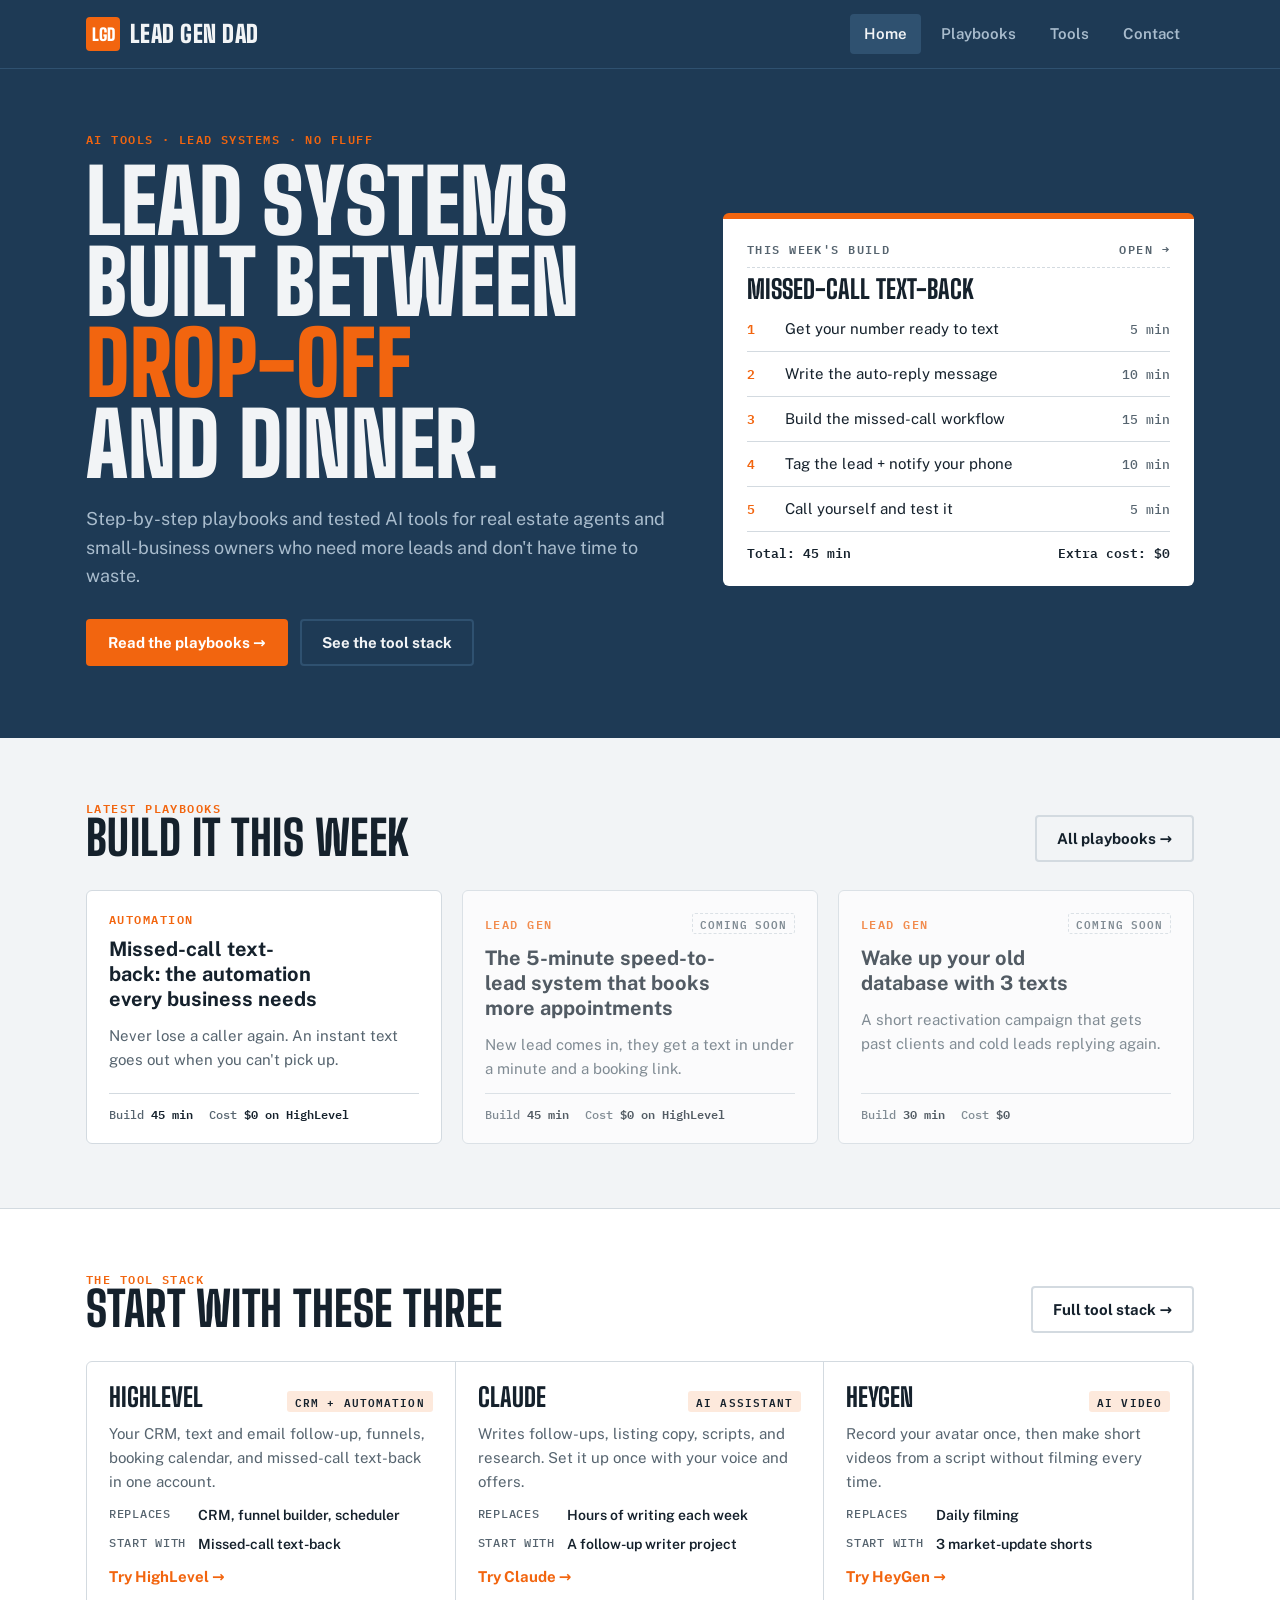
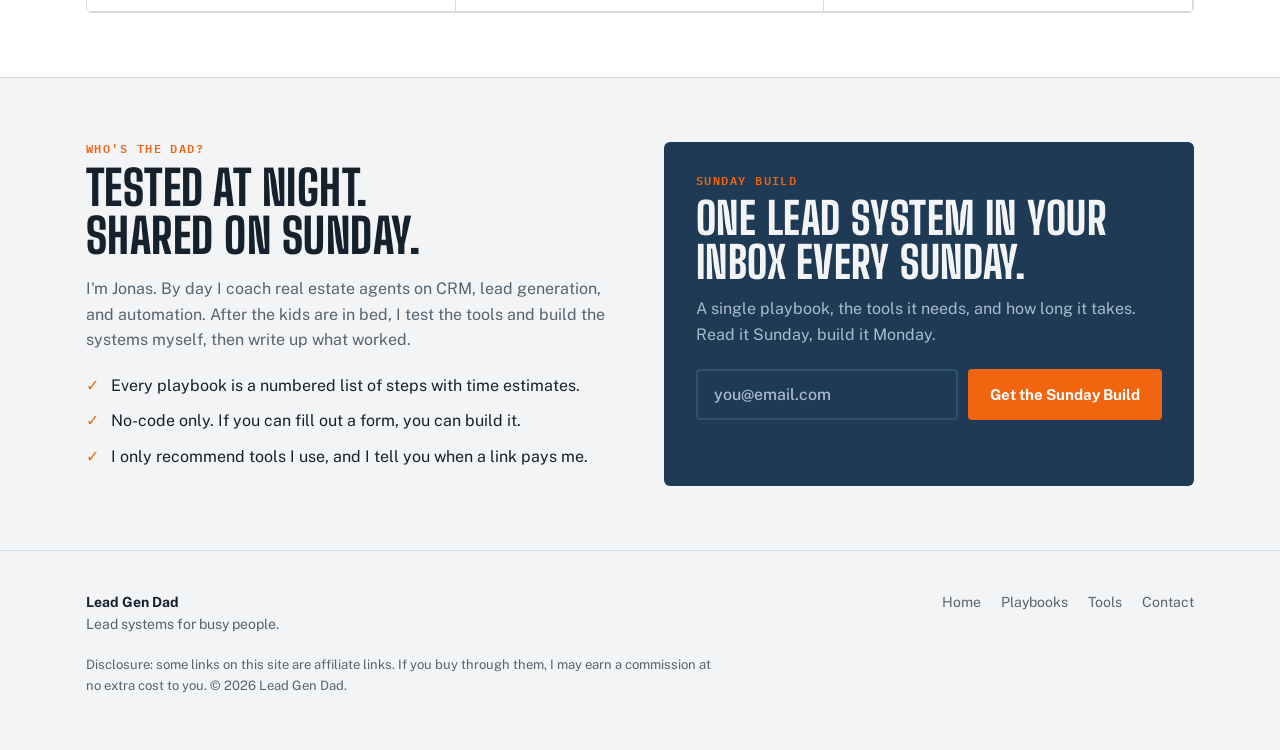
==== index.html @ 55d06674 "Launch Lead Gen Dad site: Home, Playbooks, Tools, Contact, and missed-call text-back playbook Co-Aut" ====
<!doctype html>
<html lang="en">
<head>
<meta charset="utf-8">
<meta name="viewport" content="width=device-width, initial-scale=1, viewport-fit=cover">
<title>Lead Gen Dad: AI Tools & Lead Systems for Busy People</title>
<meta name="description" content="Step-by-step lead generation playbooks and tested AI tools for real estate agents and small-business owners.">
<meta property="og:title" content="Lead Gen Dad: AI Tools & Lead Systems for Busy People">
<meta property="og:description" content="Step-by-step lead generation playbooks and tested AI tools for real estate agents and small-business owners.">
<meta property="og:type" content="website">
<link rel="icon" href="data:image/svg+xml,%3Csvg xmlns='http://www.w3.org/2000/svg' viewBox='0 0 32 32'%3E%3Crect width='32' height='32' rx='5' fill='%23F2650F'/%3E%3Ctext x='16' y='22' font-family='Arial' font-weight='900' font-size='14' text-anchor='middle' fill='white'%3ELGD%3C/text%3E%3C/svg%3E">
<link rel="preconnect" href="https://fonts.googleapis.com">
<link rel="preconnect" href="https://fonts.gstatic.com" crossorigin>
<link rel="stylesheet" href="https://fonts.googleapis.com/css2?family=Big+Shoulders+Display:wght@700;800;900&family=Public+Sans:wght@400;500;600;700&family=IBM+Plex+Mono:wght@500;600&display=swap">
<link rel="stylesheet" href="/assets/style.css">
</head>
<body>
<header>
  <div class="wrap nav">
    <a class="logo" href="/" aria-label="Lead Gen Dad home"><span class="logo-mark">LGD</span><span class="logo-text">Lead Gen Dad</span></a>
    <button class="menu-btn" id="menu-btn" type="button" aria-expanded="false" aria-controls="menu">Menu</button>
    <ul class="menu" id="menu">
      <li><a href="/" aria-current="page">Home</a></li>
      <li><a href="/playbooks/">Playbooks</a></li>
      <li><a href="/tools/">Tools</a></li>
      <li><a href="/contact/">Contact</a></li>
    </ul>
  </div>
</header>

<main>
  <div class="hero">
    <div class="wrap hero-grid">
      <div>
        <div class="label">AI tools · Lead systems · No fluff</div>
        <h1>Lead systems built between <em>drop-off</em> and dinner.</h1>
        <p>Step-by-step playbooks and tested AI tools for real estate agents and small-business owners who need more leads and don't have time to waste.</p>
        <div class="cta-row">
          <a class="btn btn-primary" href="/playbooks/">Read the playbooks →</a>
          <a class="btn btn-ghost" href="/tools/">See the tool stack</a>
        </div>
      </div>
      <a class="order" href="/playbooks/missed-call-text-back/" aria-label="This week's build: missed-call text-back">
        <div class="order-head"><span class="label">This week's build</span><span class="label">Open →</span></div>
        <h3>Missed-call text-back</h3>
        <ol>
          <li>Get your number ready to text<span>5 min</span></li>
          <li>Write the auto-reply message<span>10 min</span></li>
          <li>Build the missed-call workflow<span>15 min</span></li>
          <li>Tag the lead + notify your phone<span>10 min</span></li>
          <li>Call yourself and test it<span>5 min</span></li>
        </ol>
        <div class="order-foot"><span>Total: 45 min</span><span>Extra cost: $0</span></div>
      </a>
    </div>
  </div>

  <section>
    <div class="wrap">
      <div class="sec-head">
        <div><div class="label">Latest playbooks</div><h2>Build it this week</h2></div>
        <a class="btn btn-line" href="/playbooks/">All playbooks →</a>
      </div>
      <div class="grid" id="home-grid"></div>
    </div>
  </section>

  <section class="tools-band">
    <div class="wrap">
      <div class="sec-head">
        <div><div class="label">The tool stack</div><h2>Start with these three</h2></div>
        <a class="btn btn-line" href="/tools/">Full tool stack →</a>
      </div>
      <div class="tools" id="home-tools"></div>
    </div>
  </section>

  <section>
    <div class="wrap split">
      <div class="about">
        <div class="label accent">Who's the dad?</div>
        <h2 style="margin-top:10px">Tested at night. Shared on Sunday.</h2>
        <p>I'm Jonas. By day I coach real estate agents on CRM, lead generation, and automation. After the kids are in bed, I test the tools and build the systems myself, then write up what worked.</p>
        <ul class="rules">
          <li>Every playbook is a numbered list of steps with time estimates.</li>
          <li>No-code only. If you can fill out a form, you can build it.</li>
          <li>I only recommend tools I use, and I tell you when a link pays me.</li>
        </ul>
      </div>
      <div class="signup">
          <div class="label accent">Sunday Build</div>
          <h2>One lead system in your inbox every Sunday.</h2>
          <p>A single playbook, the tools it needs, and how long it takes. Read it Sunday, build it Monday.</p>
          <form class="nl-form" novalidate>
            <label for="nl-home" class="sr">Email address</label>
            <input id="nl-home" type="email" placeholder="you@email.com" autocomplete="email">
            <button class="btn btn-primary" type="submit">Get the Sunday Build</button>
          </form>
          <div class="note" aria-live="polite"></div>
        </div>
    </div>
  </section>
</main>

<footer>
  <div class="wrap">
    <div class="foot">
      <div><strong style="color:var(--ink)">Lead Gen Dad</strong><br>Lead systems for busy people.</div>
      <ul><li><a href="/">Home</a></li><li><a href="/playbooks/">Playbooks</a></li><li><a href="/tools/">Tools</a></li><li><a href="/contact/">Contact</a></li></ul>
    </div>
    <p class="disclose">Disclosure: some links on this site are affiliate links. If you buy through them, I may earn a commission at no extra cost to you. © 2026 Lead Gen Dad.</p>
  </div>
</footer>
<script src="/assets/site.js"></script>
</body>
</html>
---- assets/style.css ----
/* Lead Gen Dad — shared styles for every page.
   Colors and fonts live in the :root block below. Change a value there and it updates site-wide. */
:root{
  --bg:#F2F4F6; --surface:#FFFFFF; --ink:#15212C; --muted:#56646F; --line:#D3DAE0;
  --accent:#F2650F; --accent-ink:#FFFFFF; --accent-soft:#FDE9DC;
  --hero-bg:#1E3A55; --hero-fg:#F2F4F6; --hero-muted:#A9BCCD; --hero-line:#2F5170;
  --display:"Big Shoulders Display","Arial Narrow",Impact,sans-serif;
  --body:"Public Sans",system-ui,-apple-system,"Segoe UI",sans-serif;
  --mono:"IBM Plex Mono",ui-monospace,Menlo,Consolas,monospace;
  color-scheme:light;
}
@media (prefers-color-scheme:dark){:root{
  --bg:#0E151C; --surface:#16212B; --ink:#E6ECF1; --muted:#94A3B0; --line:#25333F;
  --accent:#FF7A2B; --accent-ink:#15212C; --accent-soft:#3A2414;
  --hero-bg:#122638; --hero-fg:#E6ECF1; --hero-muted:#8FA6BA; --hero-line:#22405A; color-scheme:dark}}

*{box-sizing:border-box}
html{-webkit-text-size-adjust:100%}
body{margin:0;background:var(--bg);color:var(--ink);font:16px/1.6 var(--body)}
img{max-width:100%;height:auto}
[hidden]{display:none!important}
a{color:inherit}
:focus-visible{outline:3px solid var(--accent);outline-offset:3px}
.wrap{max-width:1140px;margin:0 auto;padding-left:max(16px,env(safe-area-inset-left,0px));padding-right:max(16px,env(safe-area-inset-right,0px))}
.narrow{max-width:780px}
.label{font:600 12px/1 var(--mono);letter-spacing:.12em;text-transform:uppercase}
.accent{color:var(--accent)}
h1,h2,h3{text-wrap:balance;margin:0}
h2{font:800 clamp(34px,5vw,48px)/1 var(--display);text-transform:uppercase;letter-spacing:.01em}
.btn{display:inline-flex;align-items:center;gap:8px;font:700 15px/1 var(--body);padding:14px 20px;border-radius:4px;text-decoration:none;border:2px solid transparent;cursor:pointer}
.btn-primary{background:var(--accent);color:var(--accent-ink)}
.btn-primary:hover{filter:brightness(1.08)}
.btn-ghost{border-color:var(--hero-line);color:var(--hero-fg)}
.btn-ghost:hover{border-color:var(--hero-fg)}
.btn-line{border-color:var(--line);color:var(--ink)}
.btn-line:hover{border-color:var(--ink)}
.sr{position:absolute;left:-9999px}

/* header + nav */
header{position:sticky;top:0;z-index:9;background:var(--hero-bg);color:var(--hero-fg);border-bottom:1px solid var(--hero-line)}
.nav{display:flex;align-items:center;justify-content:space-between;gap:16px;padding-block:14px;position:relative}
.logo{display:flex;align-items:center;gap:10px;text-decoration:none}
.logo-mark{width:34px;height:34px;border-radius:4px;background:var(--accent);color:var(--accent-ink);display:grid;place-items:center;font:900 17px/1 var(--display)}
.logo-text{font:900 24px/1 var(--display);text-transform:uppercase;letter-spacing:.02em}
.menu{display:flex;gap:6px;list-style:none;margin:0;padding:0}
.menu a{display:block;text-decoration:none;font-weight:600;font-size:15px;color:var(--hero-muted);padding:8px 14px;border-radius:4px}
.menu a:hover{color:var(--hero-fg)}
.menu a[aria-current="page"]{color:var(--hero-fg);background:var(--hero-line)}
.menu-btn{display:none;background:none;border:2px solid var(--hero-line);color:var(--hero-fg);border-radius:4px;padding:8px 12px;font:600 13px/1 var(--mono);letter-spacing:.08em;text-transform:uppercase;cursor:pointer}
@media (max-width:700px){
  .menu-btn{display:block}
  .menu{display:none;position:absolute;right:max(16px,env(safe-area-inset-right,0px));top:calc(100% + 1px);flex-direction:column;gap:2px;background:var(--hero-bg);border:1px solid var(--hero-line);border-top:0;padding:8px;min-width:200px;border-radius:0 0 6px 6px}
  .menu.open{display:flex}
  .menu a{padding:12px 14px}
}

/* hero + page headers */
.hero{background:var(--hero-bg);color:var(--hero-fg)}
.hero-grid{display:grid;grid-template-columns:1.25fr 1fr;gap:48px;align-items:center;padding-block:64px 72px}
.hero-grid>*{min-width:0}
.hero .label{color:var(--accent)}
.hero h1{font:900 clamp(46px,7.5vw,88px)/.92 var(--display);text-transform:uppercase;margin-block:16px 20px}
.hero h1 em{font-style:normal;color:var(--accent)}
.hero p{color:var(--hero-muted);font-size:18px;max-width:56ch;margin:0 0 28px}
.cta-row{display:flex;flex-wrap:wrap;gap:12px}
.page-head{padding-block:52px 48px}
.page-head h1{font:900 clamp(44px,6.5vw,72px)/.95 var(--display);text-transform:uppercase;margin-block:14px 14px}
.page-head p{margin:0}
.order{background:var(--surface);color:var(--ink);border-radius:6px;border-top:6px solid var(--accent);padding:24px;text-decoration:none;display:block}
.order:hover{box-shadow:0 0 0 2px var(--accent)}
.order-head{display:flex;justify-content:space-between;gap:12px;align-items:baseline;border-bottom:1px dashed var(--line);padding-bottom:12px;margin-bottom:8px}
.order-head .label{color:var(--muted)}
.order h3{font:800 26px/1.05 var(--display);text-transform:uppercase;margin-block:8px 4px}
.order ol{list-style:none;margin:0;padding:0;counter-reset:s}
.order li{counter-increment:s;display:grid;grid-template-columns:28px 1fr auto;gap:10px;align-items:baseline;padding-block:10px;border-bottom:1px solid var(--line);font-size:15px}
.order li::before{content:counter(s);font:600 13px/1 var(--mono);color:var(--accent)}
.order li span{font:500 13px/1 var(--mono);color:var(--muted);font-variant-numeric:tabular-nums;white-space:nowrap}
.order-foot{display:flex;justify-content:space-between;gap:12px;flex-wrap:wrap;padding-top:12px;font:600 13px/1.4 var(--mono);font-variant-numeric:tabular-nums}
@media (max-width:860px){.hero-grid{grid-template-columns:1fr;gap:36px;padding-block:44px 52px}}

/* sections */
section{padding-block:64px}
.sec-head{display:flex;justify-content:space-between;align-items:end;gap:16px 24px;flex-wrap:wrap;margin-bottom:28px}
.sec-head>div{min-width:0}
.sec-head p{color:var(--muted);margin:8px 0 0;max-width:56ch}
.sec-head .label{color:var(--accent)}

.chips{display:flex;flex-wrap:wrap;gap:8px;margin-bottom:24px}
.chip{font:600 13px/1 var(--mono);letter-spacing:.04em;padding:9px 14px;border-radius:999px;border:1px solid var(--line);background:var(--surface);color:var(--ink);cursor:pointer}
.chip[aria-pressed="true"]{background:var(--ink);color:var(--bg);border-color:var(--ink)}
.chip small{opacity:.6;margin-left:4px}

.grid{display:grid;grid-template-columns:repeat(3,1fr);gap:20px}
@media (max-width:900px){.grid{grid-template-columns:repeat(2,1fr)}}
@media (max-width:580px){.grid{grid-template-columns:1fr}}
.card{background:var(--surface);border:1px solid var(--line);border-radius:6px;padding:22px;display:flex;flex-direction:column;gap:12px;text-decoration:none;min-width:0;transition:border-color .15s,transform .15s}
a.card:hover{border-color:var(--accent);transform:translateY(-2px)}
.card .label{color:var(--accent)}
.card-top{display:flex;justify-content:space-between;gap:8px;align-items:center}
.soon{font:600 11px/1 var(--mono);letter-spacing:.08em;text-transform:uppercase;color:var(--muted);border:1px dashed var(--line);padding:4px 7px;border-radius:3px}
.card.is-soon{opacity:.72}
.card h3{font:700 20px/1.25 var(--body)}
.card p{margin:0;color:var(--muted);font-size:15px}
.meta{margin-top:auto;display:flex;gap:16px;flex-wrap:wrap;padding-top:14px;border-top:1px solid var(--line);font:500 12px/1 var(--mono);color:var(--muted);font-variant-numeric:tabular-nums}
.meta b{color:var(--ink);font-weight:600}
.card.feature{grid-column:span 2;background:var(--accent-soft);border-color:transparent}
.card.feature h3{font:800 clamp(28px,3.4vw,38px)/1 var(--display);text-transform:uppercase}
@media (max-width:580px){.card.feature{grid-column:auto}}

/* tools */
.tools-band{background:var(--surface);border-block:1px solid var(--line)}
.tools{display:grid;grid-template-columns:repeat(auto-fit,minmax(260px,1fr));border:1px solid var(--line);border-radius:6px;overflow:hidden;background:var(--surface)}
.tool{padding:22px;border-right:1px solid var(--line);border-bottom:1px solid var(--line);display:flex;flex-direction:column;gap:10px;min-width:0}
.tool-top{display:flex;justify-content:space-between;align-items:baseline;gap:12px}
.tool h3{font:800 26px/1 var(--display);text-transform:uppercase}
.tool .use{font:600 11px/1 var(--mono);letter-spacing:.1em;text-transform:uppercase;padding:5px 8px;border-radius:3px;background:var(--accent-soft);color:var(--ink);white-space:nowrap}
.tool p{margin:0;color:var(--muted);font-size:15px}
.tool dl{margin:auto 0 0;display:grid;grid-template-columns:auto 1fr;gap:6px 12px;font-size:14px}
.tool dt{font:500 12px/1.6 var(--mono);color:var(--muted);text-transform:uppercase;letter-spacing:.06em}
.tool dd{margin:0;font-weight:600}
.tool a{font-weight:700;color:var(--accent);text-decoration:none;font-size:15px}
.tool a:hover{text-decoration:underline}

/* about, signup, contact */
.split{display:grid;grid-template-columns:1fr 1fr;gap:48px;align-items:start}
.split>*{min-width:0}
@media (max-width:820px){.split{grid-template-columns:1fr}}
.about p{color:var(--muted);max-width:58ch}
.rules{list-style:none;padding:0;margin:20px 0 0;display:grid;gap:10px}
.rules li{display:flex;gap:12px;align-items:baseline}
.rules li::before{content:"✓";color:var(--accent);font-weight:700}
.signup{background:var(--hero-bg);color:var(--hero-fg);border-radius:6px;padding:32px}
.signup h2{font-size:clamp(32px,4.4vw,44px);margin-top:10px}
.signup p{color:var(--hero-muted);margin:12px 0 22px}
.signup form{display:flex;gap:10px;flex-wrap:wrap}
.signup input{flex:1 1 220px;min-width:0;padding:14px 16px;border-radius:4px;border:2px solid var(--hero-line);background:transparent;color:var(--hero-fg);font:500 16px var(--body)}
.signup input::placeholder{color:var(--hero-muted)}
.note{font:500 13px/1.5 var(--mono);color:var(--accent);margin-top:14px;min-height:1.5em}
.contact-form{background:var(--surface);border:1px solid var(--line);border-radius:6px;padding:28px;display:grid;gap:16px}
.field{display:grid;gap:6px}
.field label{font:600 12px/1 var(--mono);letter-spacing:.1em;text-transform:uppercase;color:var(--muted)}
.field input,.field select,.field textarea{width:100%;padding:12px 14px;border-radius:4px;border:1px solid var(--line);background:var(--bg);color:var(--ink);font:500 16px/1.4 var(--body)}
.field textarea{min-height:140px;resize:vertical}
.field input:focus,.field select:focus,.field textarea:focus{outline:none;border-color:var(--accent)}
.row2{display:grid;grid-template-columns:1fr 1fr;gap:16px}
@media (max-width:520px){.row2{grid-template-columns:1fr}}
.reasons{display:grid;gap:14px;margin-top:20px}
.reason{border-left:3px solid var(--accent);padding-left:14px}
.reason b{display:block}
.reason span{color:var(--muted);font-size:15px}

/* playbook article pages */
.crumb{font:500 13px/1 var(--mono);color:var(--hero-muted);text-decoration:none}
.crumb:hover{color:var(--hero-fg)}
.scorecard{display:grid;grid-template-columns:repeat(4,1fr);gap:0;margin-top:28px;border:1px solid var(--hero-line);border-radius:6px;overflow:hidden}
.score{padding:16px 18px;border-right:1px solid var(--hero-line);min-width:0}
.score:last-child{border-right:0}
.score .label{color:var(--hero-muted);font-size:11px}
.score b{display:block;font:800 26px/1.1 var(--display);text-transform:uppercase;margin-top:8px;color:var(--hero-fg)}
@media (max-width:640px){.scorecard{grid-template-columns:1fr 1fr}.score:nth-child(2){border-right:0}.score:nth-child(-n+2){border-bottom:1px solid var(--hero-line)}}
.article{font-size:17px;line-height:1.7}
.article h2{font-size:clamp(28px,4vw,36px);margin:48px 0 14px}
.article h2:first-child{margin-top:0}
.article p{margin:0 0 16px;max-width:66ch}
.article ul{padding-left:20px;margin:0 0 16px}
.article li{margin-bottom:6px}
.steps{list-style:none;margin:0;padding:0;display:grid;gap:14px;counter-reset:st}
.step{counter-increment:st;background:var(--surface);border:1px solid var(--line);border-radius:6px;padding:20px 22px;display:grid;grid-template-columns:44px 1fr;gap:4px 14px}
.step::before{content:counter(st);grid-row:span 2;width:44px;height:44px;border-radius:4px;background:var(--accent);color:var(--accent-ink);display:grid;place-items:center;font:900 24px/1 var(--display)}
.step-head{display:flex;justify-content:space-between;gap:12px;align-items:baseline;flex-wrap:wrap}
.step-head h3{font:700 19px/1.3 var(--body)}
.step-head span{font:500 13px/1 var(--mono);color:var(--muted);white-space:nowrap}
.step-body{grid-column:2;min-width:0}
.step-body p,.step-body ul{font-size:16px;margin:6px 0 0}
.step-body ul{padding-left:18px}
.callout{border-left:4px solid var(--accent);background:var(--accent-soft);padding:16px 20px;border-radius:0 6px 6px 0;margin:20px 0;font-size:16px}
.callout b{display:block;margin-bottom:4px}
.script{background:var(--surface);border:1px solid var(--line);border-radius:6px;margin:0 0 16px;overflow:hidden}
.script-head{display:flex;justify-content:space-between;align-items:center;gap:12px;padding:10px 14px;border-bottom:1px solid var(--line)}
.script-head .label{color:var(--muted)}
.copy{font:600 12px/1 var(--mono);letter-spacing:.06em;text-transform:uppercase;padding:7px 10px;border-radius:3px;border:1px solid var(--line);background:var(--bg);color:var(--ink);cursor:pointer}
.copy:hover{border-color:var(--accent)}
.script p{margin:0;padding:16px;font-size:16px;max-width:none}
.checklist{list-style:none;padding:0;margin:0 0 16px;display:grid;gap:8px}
.checklist label{display:flex;gap:12px;align-items:flex-start;cursor:pointer}
.checklist input{width:18px;height:18px;margin-top:4px;accent-color:var(--accent);flex:none}

footer{border-top:1px solid var(--line);padding-block:40px;color:var(--muted);font-size:14px}
.foot{display:flex;justify-content:space-between;gap:24px;flex-wrap:wrap}
.foot ul{list-style:none;margin:0;padding:0;display:flex;gap:20px;flex-wrap:wrap}
.foot a{text-decoration:none}.foot a:hover{color:var(--ink)}
.disclose{margin-top:20px;font-size:13px;max-width:80ch}

@media (prefers-reduced-motion:reduce){*{transition:none!important}}
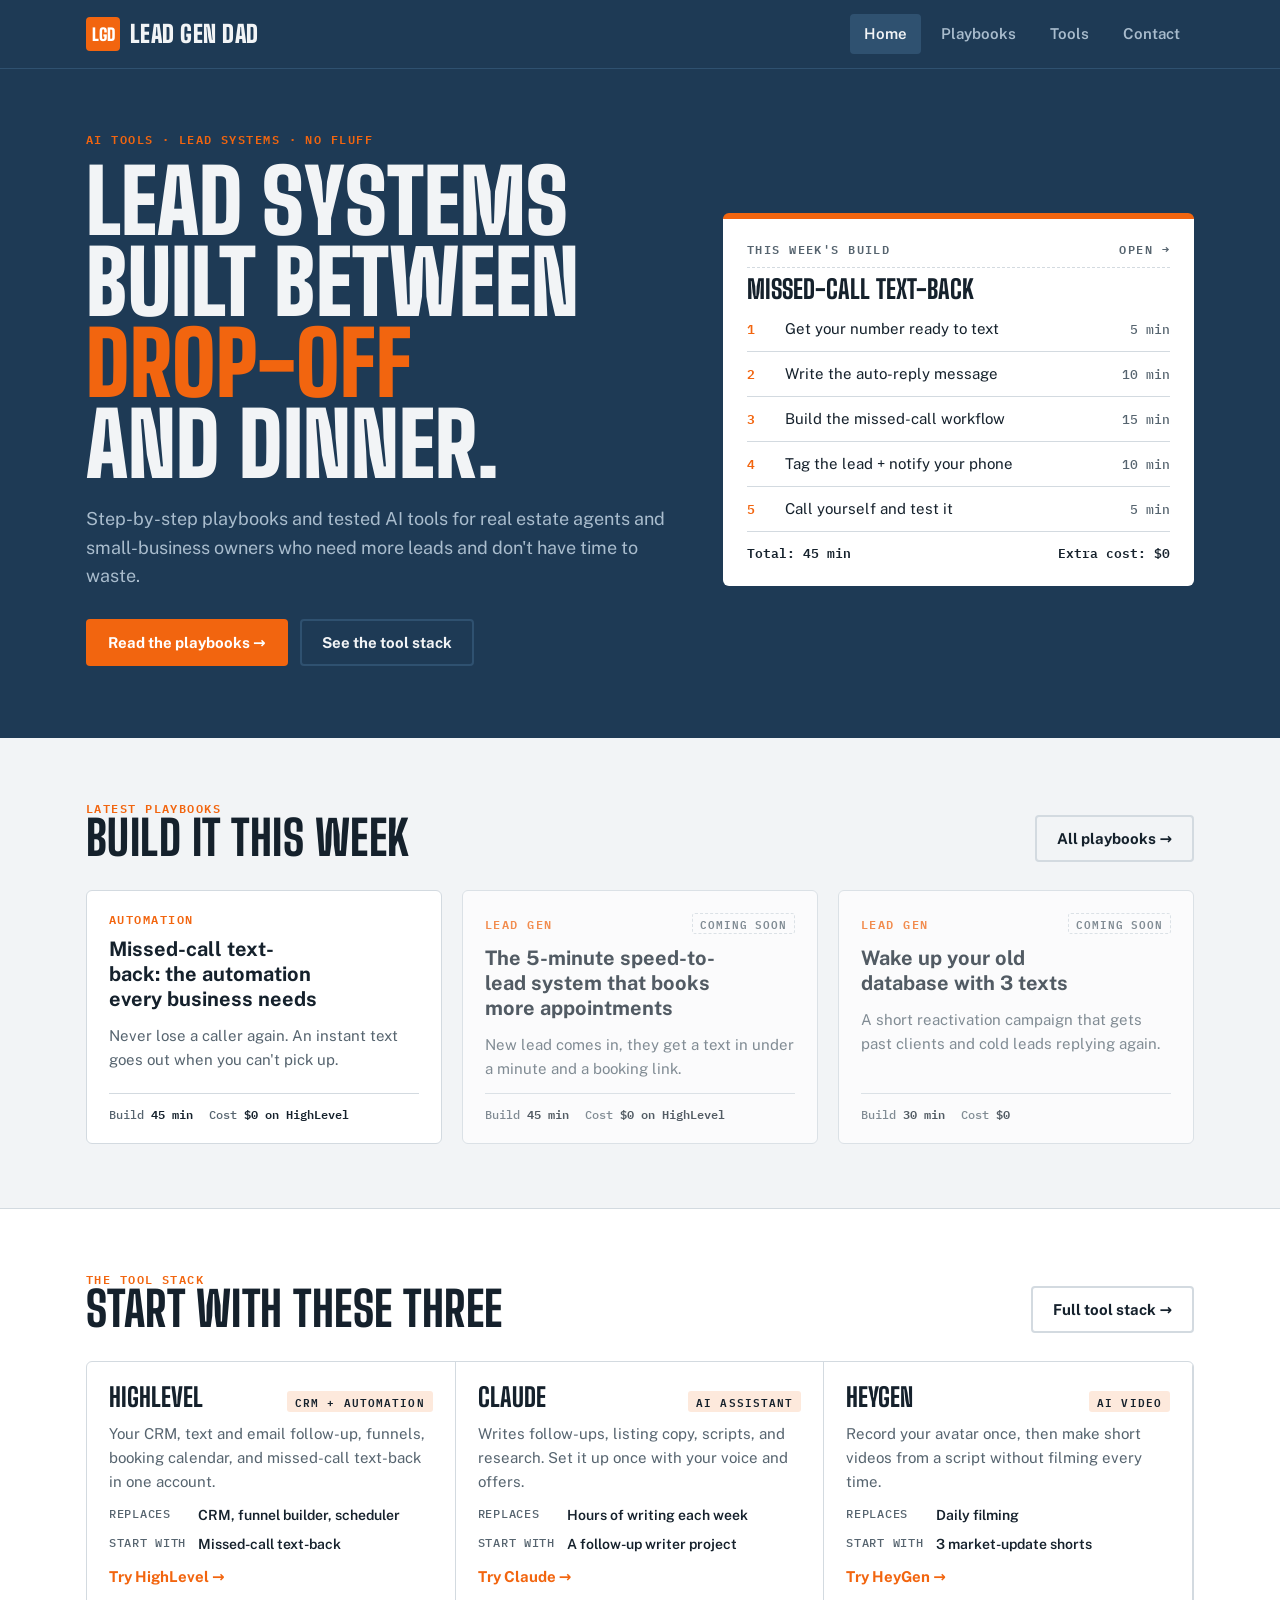
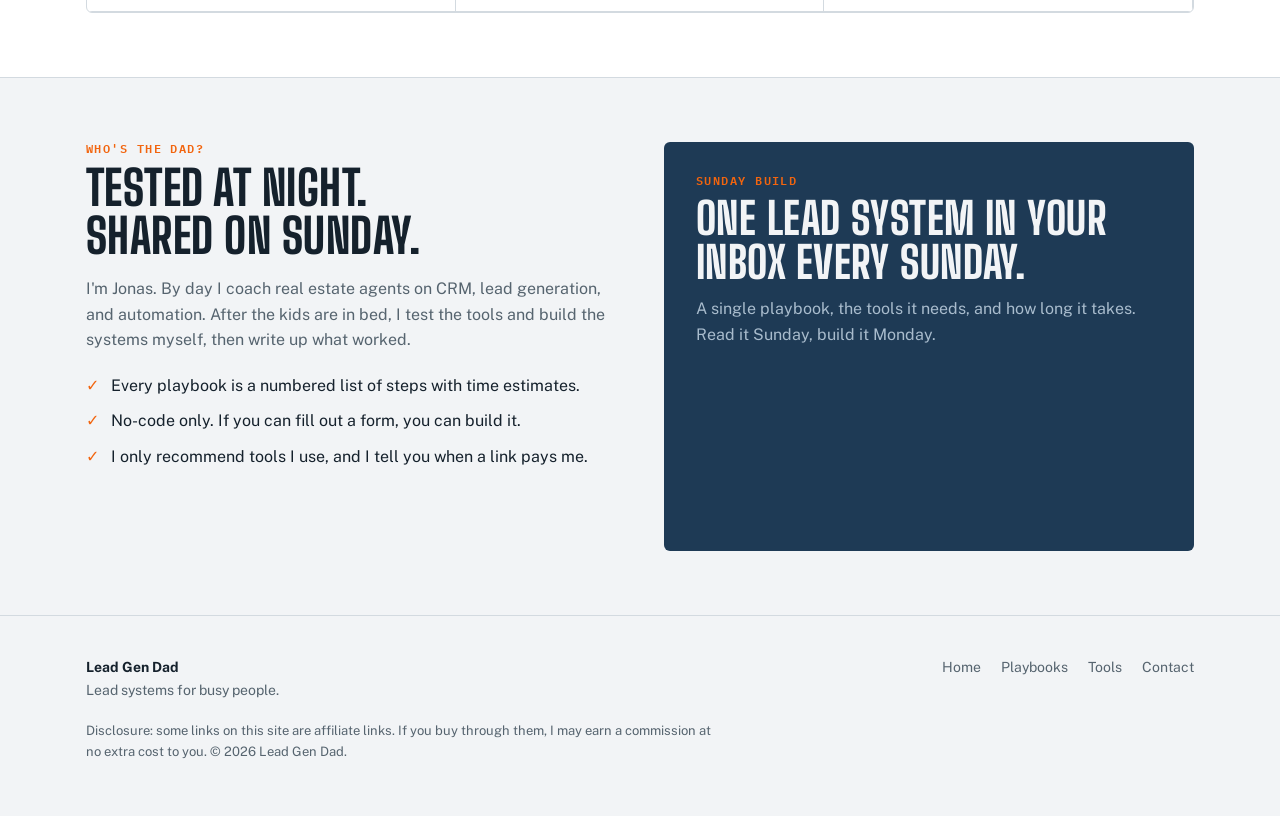
==== commit b725cbc7: "Connect newsletter and contact forms to HighLevel Co-Authored-By: Claude Opus 5.5 <noreply@anthropic" ====
--- a/index.html
+++ b/index.html
@@ -91,12 +91,7 @@
           <div class="label accent">Sunday Build</div>
           <h2>One lead system in your inbox every Sunday.</h2>
           <p>A single playbook, the tools it needs, and how long it takes. Read it Sunday, build it Monday.</p>
-          <form class="nl-form" novalidate>
-            <label for="nl-home" class="sr">Email address</label>
-            <input id="nl-home" type="email" placeholder="you@email.com" autocomplete="email">
-            <button class="btn btn-primary" type="submit">Get the Sunday Build</button>
-          </form>
-          <div class="note" aria-live="polite"></div>
+          <div class="embed"><iframe src="https://api.leadconnectorhq.com/widget/form/XEtgKsr8KvdGn4hiLSvY" style="width:100%;height:150px;border:none;border-radius:8px" id="inline-XEtgKsr8KvdGn4hiLSvY" data-layout="{'id':'INLINE'}" data-trigger-type="alwaysShow" data-trigger-value="" data-activation-type="alwaysActivated" data-activation-value="" data-deactivation-type="neverDeactivate" data-deactivation-value="" data-form-name="LGD - Newsletter" data-height="150" data-layout-iframe-id="inline-XEtgKsr8KvdGn4hiLSvY" data-form-id="XEtgKsr8KvdGn4hiLSvY" title="LGD - Newsletter"></iframe></div>
         </div>
     </div>
   </section>
@@ -111,6 +106,7 @@
     <p class="disclose">Disclosure: some links on this site are affiliate links. If you buy through them, I may earn a commission at no extra cost to you. © 2026 Lead Gen Dad.</p>
   </div>
 </footer>
+<script src="https://link.msgsndr.com/js/form_embed.js"></script>
 <script src="/assets/site.js"></script>
 </body>
 </html>
--- a/assets/style.css
+++ b/assets/style.css
@@ -192,3 +192,11 @@
 .disclose{margin-top:20px;font-size:13px;max-width:80ch}
 
 @media (prefers-reduced-motion:reduce){*{transition:none!important}}
+
+/* HighLevel form embeds */
+.signup{background:#1E3A55;color:#F2F4F6}
+.signup p{color:#A9BCCD}
+.embed{margin-top:4px}
+.embed iframe{display:block;min-height:150px}
+.contact-embed{background:#FFFFFF;border:1px solid var(--line);border-radius:6px;padding:12px}
+.contact-embed iframe{display:block;min-height:560px}
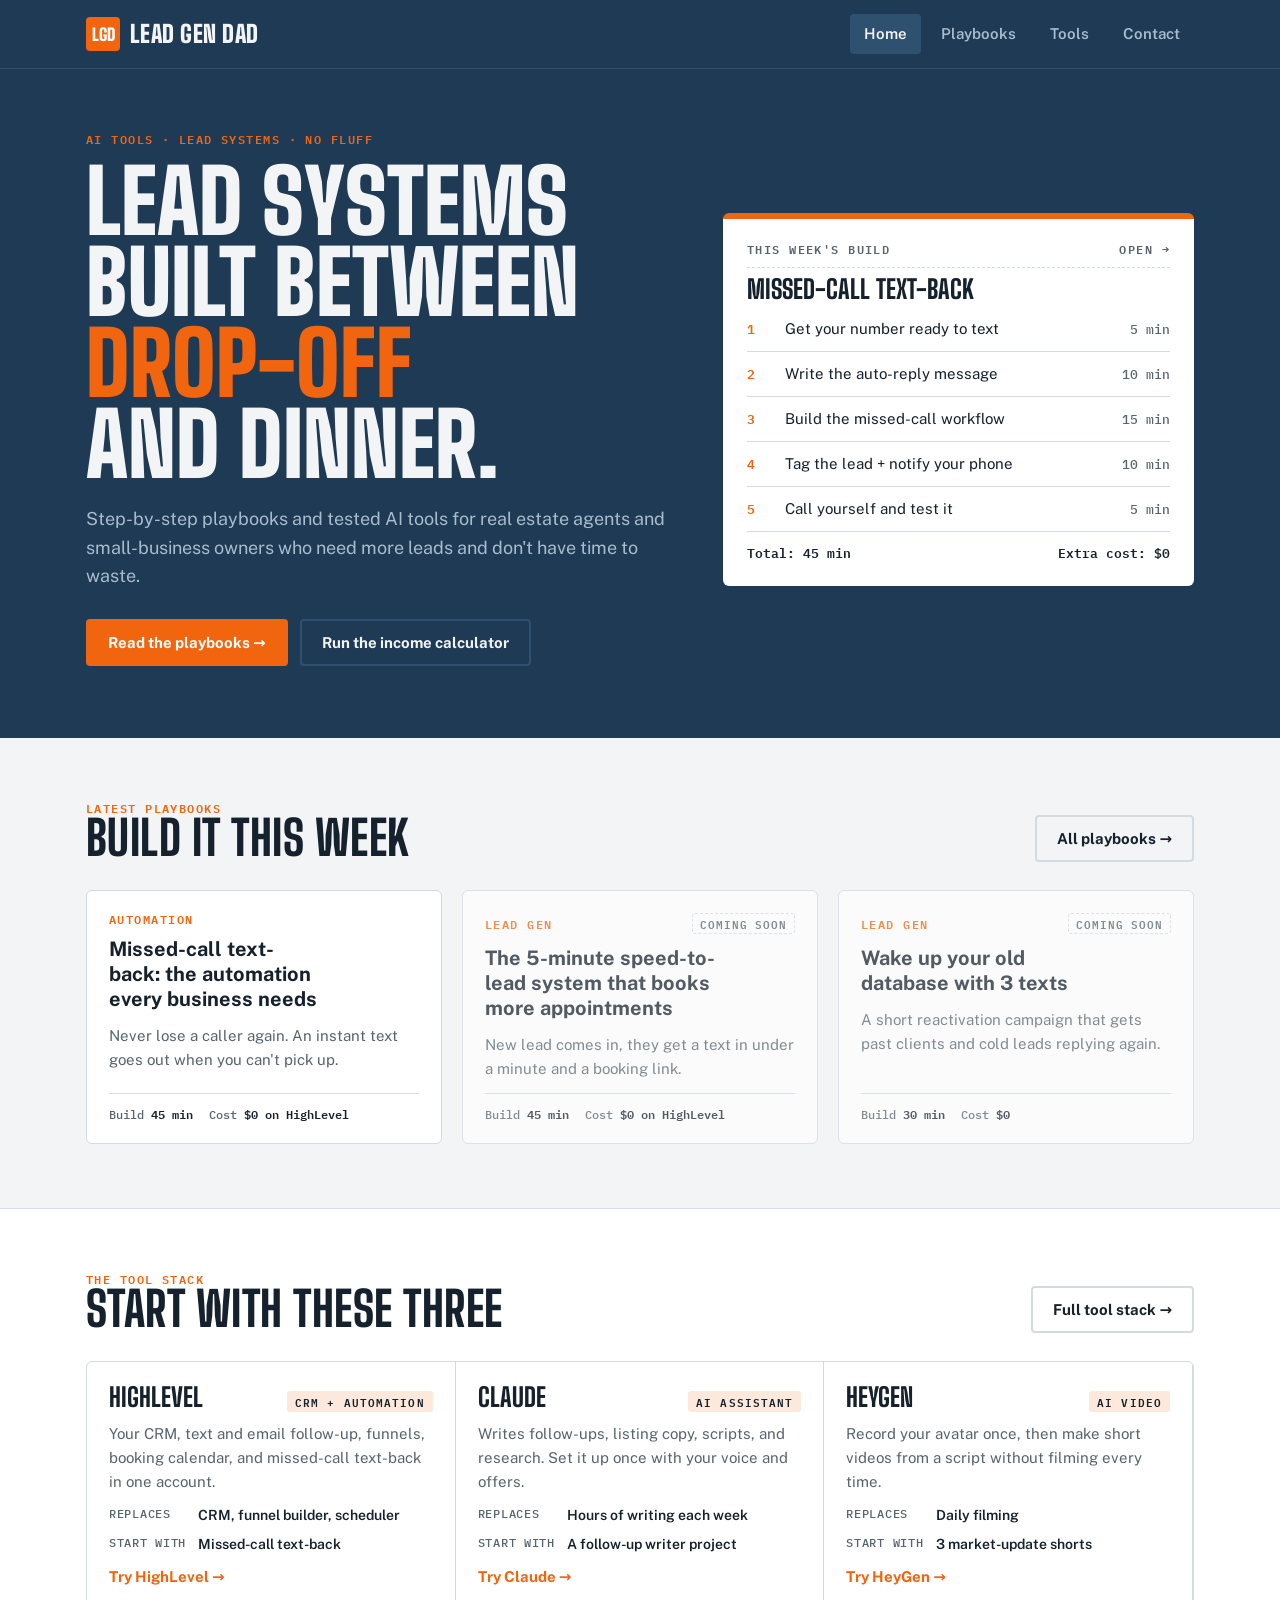
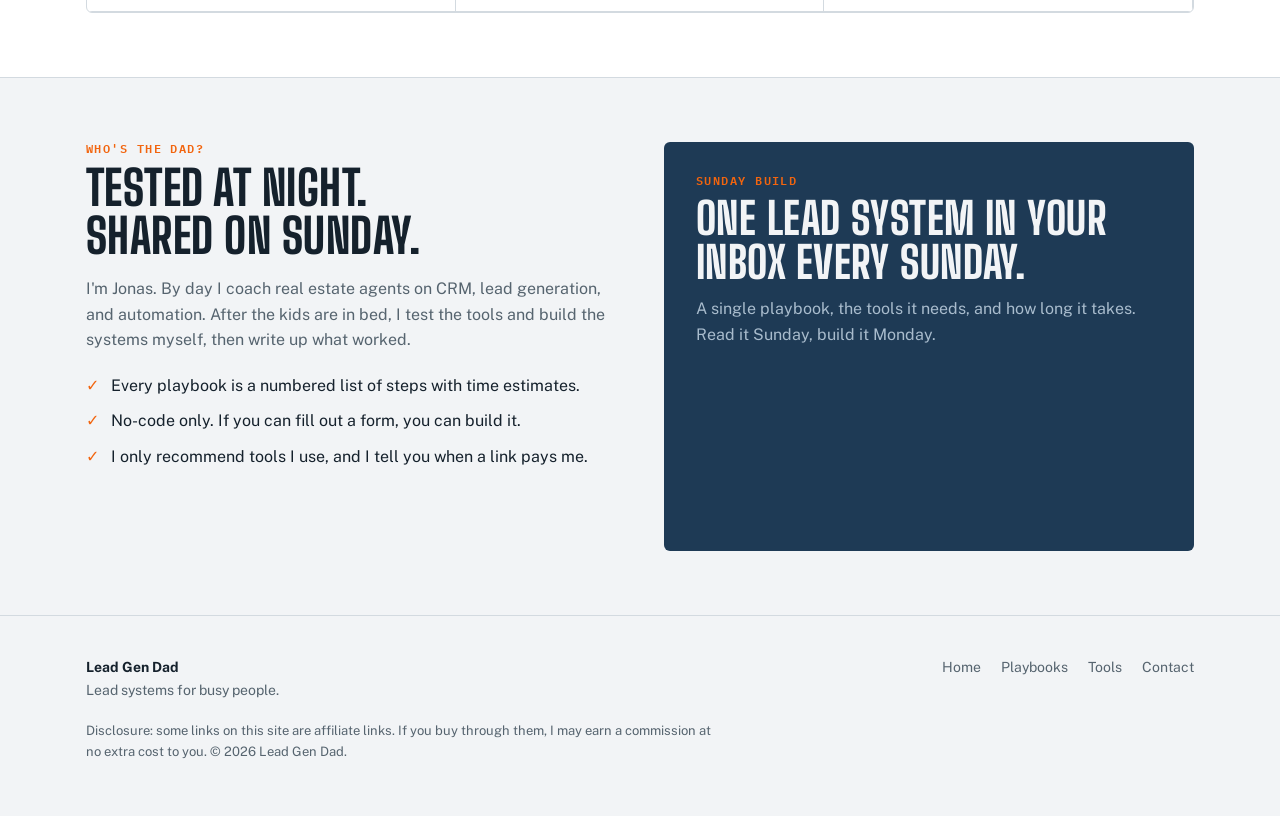
==== commit fec9f6b3: "Add income goal calculator tool Co-Authored-By: Claude Opus 5.5 <noreply@anthropic.com> Claude-Sessi" ====
--- a/index.html
+++ b/index.html
@@ -37,7 +37,7 @@
         <p>Step-by-step playbooks and tested AI tools for real estate agents and small-business owners who need more leads and don't have time to waste.</p>
         <div class="cta-row">
           <a class="btn btn-primary" href="/playbooks/">Read the playbooks →</a>
-          <a class="btn btn-ghost" href="/tools/">See the tool stack</a>
+          <a class="btn btn-ghost" href="/tools/income-calculator/">Run the income calculator</a>
         </div>
       </div>
       <a class="order" href="/playbooks/missed-call-text-back/" aria-label="This week's build: missed-call text-back">
--- a/assets/style.css
+++ b/assets/style.css
@@ -200,3 +200,52 @@
 .embed iframe{display:block;min-height:150px}
 .contact-embed{background:#FFFFFF;border:1px solid var(--line);border-radius:6px;padding:12px}
 .contact-embed iframe{display:block;min-height:560px}
+
+/* Income goal calculator */
+.calc{display:grid;grid-template-columns:minmax(0,1fr) minmax(0,1.1fr);gap:32px;align-items:start}
+@media (max-width:900px){.calc{grid-template-columns:1fr}}
+.calc-inputs{display:grid;gap:20px}
+.calc-inputs fieldset{border:1px solid var(--line);background:var(--surface);border-radius:6px;padding:20px 22px;margin:0;display:grid;gap:14px;min-width:0}
+.calc-inputs legend{color:var(--accent);padding:0 6px;margin-left:-6px}
+.calc-inputs .field label{font:600 12px/1.3 var(--mono);letter-spacing:.08em;text-transform:uppercase;color:var(--muted)}
+.calc-inputs small{color:var(--muted);font-size:13px;line-height:1.45}
+.affix{display:flex;align-items:stretch;border:1px solid var(--line);border-radius:4px;background:var(--bg);overflow:hidden}
+.affix:focus-within{border-color:var(--accent)}
+.affix span{display:grid;place-items:center;padding:0 12px;font:600 15px var(--mono);color:var(--muted);background:var(--surface)}
+.affix input{flex:1;min-width:0;border:0!important;background:transparent!important;padding:12px 14px;font:600 17px/1.2 var(--mono);color:var(--ink);font-variant-numeric:tabular-nums}
+.affix input:focus{outline:none}
+.field.big .affix input{font-size:26px;padding:14px}
+.slider{display:grid;gap:6px}
+.slider input{width:100%;accent-color:var(--accent)}
+.slider output{font:600 13px var(--mono);color:var(--ink)}
+.presets{display:flex;flex-wrap:wrap;gap:8px}
+.preset-note{margin-top:-6px}
+.calc-results{position:sticky;top:84px;background:var(--hero-bg);color:var(--hero-fg);border-radius:6px;padding:26px;display:grid;gap:20px;min-width:0}
+@media (max-width:900px){.calc-results{position:static}}
+.result-head .label{color:var(--accent)}
+.headline{font:800 clamp(28px,3.6vw,40px)/1.05 var(--display);text-transform:uppercase;margin:10px 0 0;text-wrap:balance}
+.headline b{color:var(--accent);font-weight:900}
+.error{background:#5A1F12;color:#FFD9CC;border-radius:4px;padding:10px 12px;margin:12px 0 0;font-size:14px}
+.money{display:grid;grid-template-columns:repeat(2,minmax(0,1fr));gap:0;margin:0;border:1px solid var(--hero-line);border-radius:6px;overflow:hidden}
+.money div{padding:14px 16px;border-right:1px solid var(--hero-line);border-bottom:1px solid var(--hero-line);min-width:0}
+.money div:nth-child(2n){border-right:0}
+.money div:nth-last-child(-n+2){border-bottom:0}
+.money dt{font:600 11px/1.3 var(--mono);letter-spacing:.08em;text-transform:uppercase;color:var(--hero-muted)}
+.money dd{margin:6px 0 0;font:800 26px/1 var(--display);font-variant-numeric:tabular-nums}
+.funnel-table{overflow-x:auto}
+.funnel-table table{width:100%;border-collapse:collapse;font-variant-numeric:tabular-nums}
+.funnel-table th,.funnel-table td{padding:10px 8px;text-align:right;border-bottom:1px solid var(--hero-line);font:600 15px var(--mono);white-space:nowrap}
+.funnel-table thead th{font:600 11px var(--mono);letter-spacing:.08em;text-transform:uppercase;color:var(--hero-muted)}
+.funnel-table tbody th{text-align:left;font:600 15px var(--body)}
+.funnel-table tr.total th,.funnel-table tr.total td{color:var(--accent);border-bottom:0}
+.leak{border-left:4px solid var(--accent);background:rgba(242,101,15,.12);padding:14px 16px;border-radius:0 6px 6px 0}
+.leak .label{color:var(--accent)}
+.leak p{margin:6px 0 0;font-size:15px;line-height:1.55}
+.mathsteps{padding-left:22px;margin:0 0 16px;display:grid;gap:8px}
+.feature-tool{display:grid;grid-template-columns:minmax(0,1.4fr) auto;gap:20px;align-items:center;background:var(--hero-bg);color:var(--hero-fg);border-radius:6px;padding:26px 28px;text-decoration:none;margin-bottom:28px}
+.feature-tool:hover{box-shadow:0 0 0 2px var(--accent)}
+.feature-tool .label{color:var(--accent)}
+.feature-tool h2{font-size:clamp(28px,4vw,40px);margin:10px 0 6px}
+.feature-tool p{margin:0;color:var(--hero-muted);max-width:56ch}
+@media (max-width:640px){.feature-tool{grid-template-columns:1fr}}
+@media (max-width:480px){.calc-results{padding:20px 16px}.funnel-table th,.funnel-table td{padding:9px 4px;font-size:13px}.funnel-table tbody th{font-size:13px}.funnel-table thead th{font-size:10px;letter-spacing:.04em}}
